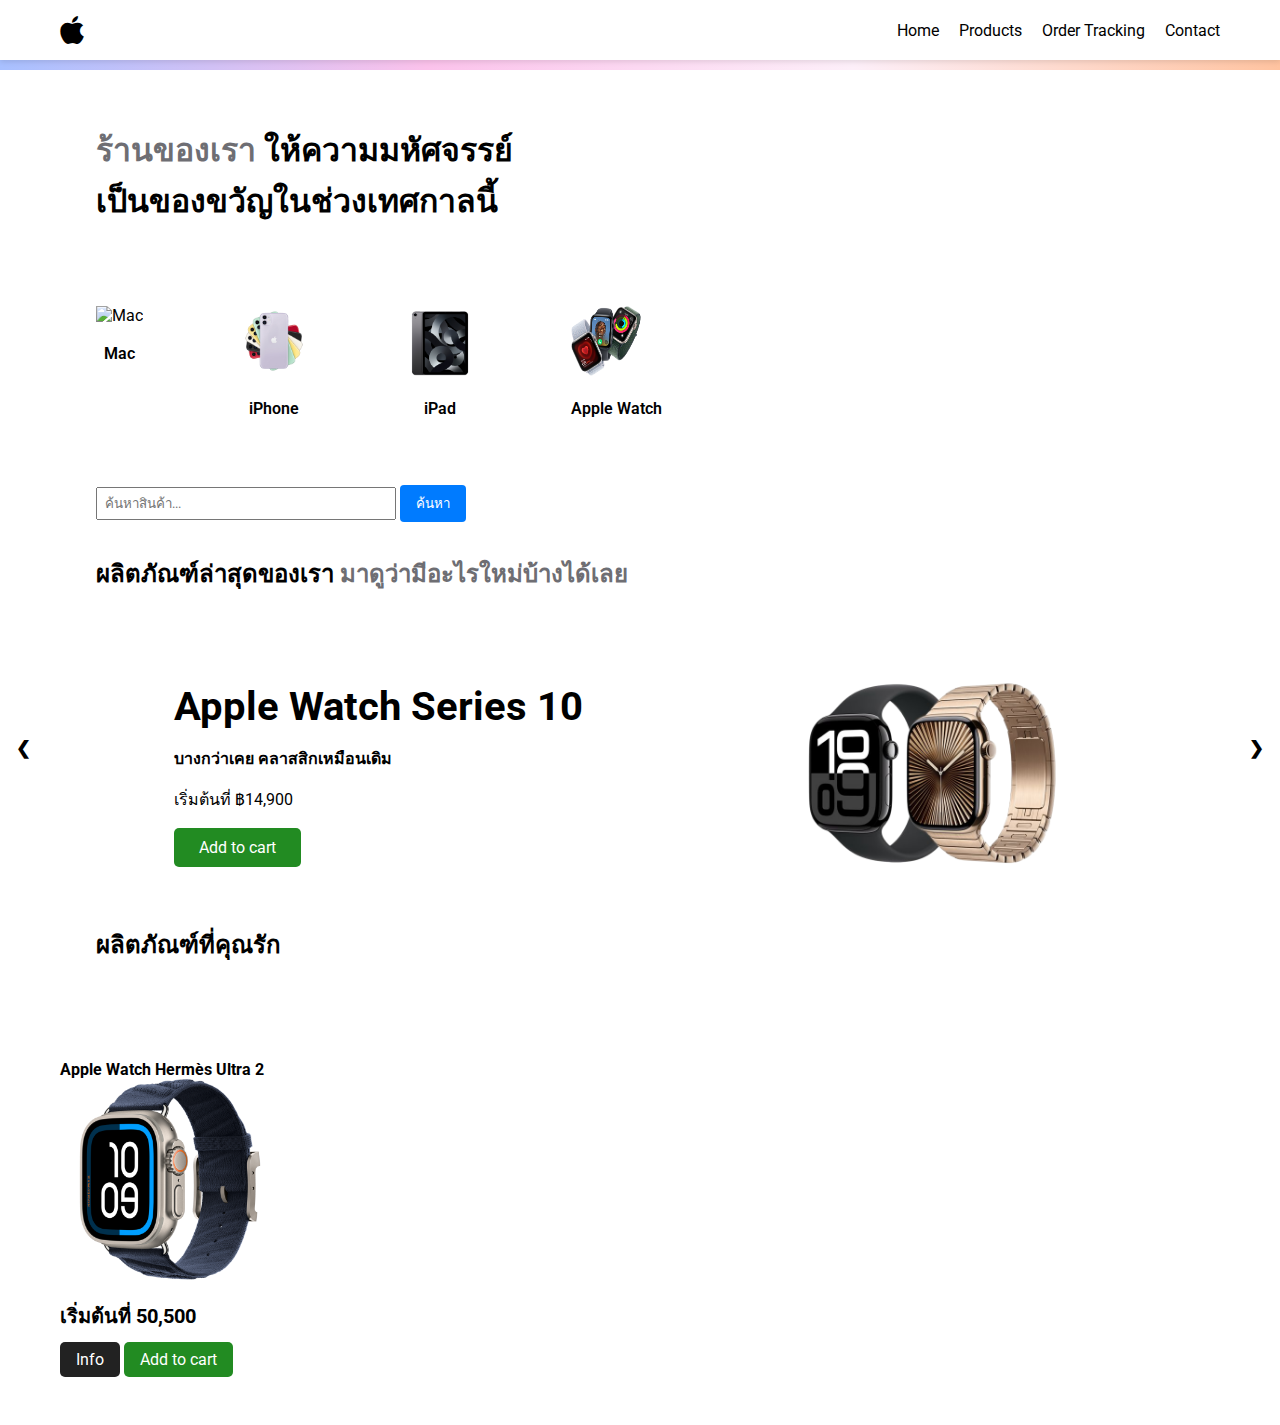
==== Apple-watch/watch.html @ 7b3044e2 "1" ====
<!DOCTYPE html>
<html lang="en">

<head>
    <meta charset="UTF-8">
    <meta name="viewport" content="width=device-width, initial-scale=1.0">
    <title>iPhone</title>
    <link rel="stylesheet" href="/Apple-watch/watch.css">
    <link rel="stylesheet" href="https://cdnjs.cloudflare.com/ajax/libs/font-awesome/6.7.2/css/all.min.css">
</head>

<body>

    <nav>
        <div class="container">
            <div class="nav-con">
                <div class="logo">
                    <i class="fa-brands fa-apple"></i>
                </div>
                <ul>
                    <li><a href="/Home/index.html">Home</a></li>
                    <li><a href="/Product/product.html">Products</a></li>
                    <li><a href="">Order Tracking</a></li>
                    <li><a href="">Contact</a></li>
                </ul>
            </div>
        </div>
    </nav>

    <h1 class="main"><span class="highlight">ร้านของเรา</span> ให้ความมหัศจรรย์ <br>
        เป็นของขวัญในช่วงเทศกาลนี้</h1>
    <div class="img-products">
        <div class="flex-img">
            <div class="product">
                <a href="/Mac/mac.html">
                    <img src="https://help.apple.com/assets/613FDE81C88FF868634BFD43/613FDE85C88FF868634BFD52/en_US/7d204cd60ff1fce24cf6d11f24cd210a.png"
                        alt="Mac">
                    <p>Mac</p>
                </a>
            </div>
            <div class="product">
                <a href="/iPhone/iphone.html">
                    <img src="/img/iphone-.png " alt="iPhone">
                    <p>iPhone</p>
                </a>
            </div>
            <div class="product">
                <a href="/iPad/ipad.html">
                    <img src="/img/ipad-.png" alt="ipad">
                    <p>iPad</p>
                </a>
            </div>
            <div class="product">
                <a href="#">
                    <img src="/img/apple watch.png" alt="apple watch">
                    <p>Apple Watch</p>
                </a>
            </div>
        </div>
    </div>

    <div class="search-box top-epic">
        <input type="text" id="searchInput" placeholder="ค้นหาสินค้า..." />
        <button onclick="searchProducts()">ค้นหา</button>
    </div>

    <h2 class="top-epic">ผลิตภัณฑ์ล่าสุดของเรา
        <span class="highlight">มาดูว่ามีอะไรใหม่บ้างได้เลย</span>
    </h2>


    <div class="banner-slide">
        <section class="banner">
            <div class="banner-wrapper">
                <div class="banner-left">
                    <h1 class="banner-left-title">Apple Watch Series 10</h1>
                    <p class="banner-left-content">
                        บางกว่าเคย คลาสสิกเหมือนเดิม
                    </p>
                    <p>
                        เริ่มต้นที่ ฿14,900
                    </p>
                    <a href="#" class="banner-left-btn">Add to cart</a>
                </div>
                <div class="banner-right">
                    <img src="/img/watch-1.png" alt="">
                </div>
            </div>
            <div class="banner-wrapper">
                <div class="banner-left">
                    <h1 class="banner-left-title">iPad mini 11</h1>
                    <p class="banner-left-content">
                        สร้างมาเพื่อ Apple Intelligence
                    </p>
                    <p>
                        เริ่มต้นที่ 17,900
                    </p>
                    <a href="#" class="banner-left-btn">Add to cart</a>
                </div>
                <div class="banner-right">
                    <img src="/img/ipad-mini.png" alt="" class="ipde-mini">
                </div>
            </div>
            <div class="banner-wrapper">
                <div class="banner-left">
                    <h1 class="banner-left-title">iPhone 16 Pro</h1>
                    <p class="banner-left-content">
                        สร้างมาเพื่อ Apple Intelligence
                    </p>
                    <p>
                        เริ่มต้นที่ ฿39,900
                    </p>
                    <a href="#" class="banner-left-btn">Add to cart</a>
                </div>
                <div class="banner-right">
                    <img src="/img/iPhone_16.png" alt="">
                </div>
            </div>

            <a class="prev" onclick="plusSlides(-1)">&#10094;</a>
            <a class="next" onclick="plusSlides(1)">&#10095;</a>
        </section>
    </div>

    <h2 class="top-epic">
        ผลิตภัณฑ์ที่คุณรัก
    </h2>
    <section class="cars">
        <div class="container">
            <div class="product-grid">
                <div class="all-grid-item">
                    <h4>Apple Watch Hermès Ultra 2</h4>
                    <div class="all-grid-item-img">
                        <img src="/img/watch-hermes-ultra.png" alt="">
                    </div>
                    <div class="all-grid-item-info">
                        <div class="all-grid-item-desc">
                            <span class="all-grid-item-desc-x">x</span>
                            <div class="spec">
                                <p>สายถัก Hermès แบบ En Mer สุดพิเศษที่ออกแบบมาเพื่อกีฬาทางน้ำ และมาพร้อมหน้าปัดนาฬิกา Hermès Regatta</p>
                                <hr>
                            </div>
                            <div class="spec">
                                <p>ที่สุดของนาฬิกาสปอร์ตและการผจญภัย มาพร้อมตัวเรือนไทเทเนียมธรรมชาติ 49 มม. ที่สมบุกสมบัน ทนน้ำได้ที่ระดับ 100 เมตร Footnote § และทนฝุ่นได้ที่ระดับ IP6X Footnote °</p>
                                <hr>
                            </div>
                            <div class="spec">
                                <p>GPS ที่แม่นยำที่สุดบนนาฬิกาสปอร์ต Footnote 1</p>
                                <hr>
                            </div>
                            <div class="spec">
                                <p>ปุ่มแอ็คชั่นที่ปรับแต่งได้ใช้ควบคุมได้หลากหลายฟังก์ชั่น พร้อมตัวนับเวลาถอยหลังที่ได้แรงบันดาลใจจากการแล่นเรือใบ พิเศษเฉพาะรุ่น Hermès Ultra 2 เท่านั้น</p>
                                <hr>
                            </div>
                            <div class="spec">
                                <p>แบตเตอรี่ใช้งานได้นานสูงสุด 36 ชั่วโมง สูงสุด 72 ชั่วโมงเมื่อตั้งค่าประหยัดพลังงาน และสูงสุด 17 ชั่วโมงเมื่อสวมออกกำลังกายในโหมดประหยัดพลังงาน เชิงอรรถ  2</p>
                                <hr>
                            </div>
                        </div>
                        <p class="all-grid-item-price">เริ่มต้นที่ 50,500</p>
                        <a href="javascript:void(0)" class="all-grid-item-btn ">Info</a>
                        <a href="#" class="all-grid-item-buy-btn">Add to cart</a>
                    </div>
                </div>
            </div>
        </div>
        </div>
    </section>

    <script src="/Apple-watch/watch.js"></script>
</body>

</html>
---- Apple-watch/watch.css ----
@import url("https://fonts.googleapis.com/css2?family=Roboto:ital,wght@0,100;0,300;0,400;0,500;0,700;0,900;1,100;1,300;1,400;1,500;1,700;1,900&display=swap");

* {
  box-sizing: border-box;
  margin: 0;
  padding: 0;
  font-family: "Roboto", serif;
  font-style: normal;
}

nav {
  position: relative;
  background-color: rgb(255, 255, 255);
  box-shadow: 0 2px 5px rgba(0, 0, 0, 0.1);
}

.container {
  max-width: 1200px;
  margin: 0 auto;
  padding: 0 20px;
}

.nav-con {
  display: flex;
  justify-content: space-between;
  align-items: center;
  height: 60px;
}

.logo i{
  font-size: 2rem;
}

ul {
  list-style: none;
  display: flex;
  margin: 0;
  padding: 0;
}

ul li {
  margin-left: 20px;
}

ul li a {
  text-decoration: none;
  color: black;
  font-size: 16px;
}

nav::after {
  content: "";
  position: absolute;
  bottom: -10px;
  left: 0;
  width: 100%;
  height: 120px;
  background: linear-gradient(to right, #a8c0ff, #fbc2eb, #fdeff9, #ffc3a0);
  z-index: -1;
}

.main {
  padding: 2rem;
  margin: 2rem 4rem;
}

.flex-img {
  display: flex;
  margin-left: 3rem;
  .product {
    margin: 0 2rem;
    padding: 1rem;
    img {
      width: 70px;
      height: 70px;
    }

    p {
      text-align: center;
      font-weight: 600;
      padding: 1.2rem 0;
    }
    a{
      text-decoration: none;
      color: black;
    }
  }
}

.top-epic {
  margin-top: 2rem;
  margin-left: 6rem;
}

.highlight {
  color: #6e6e73;
}

.search-box input {
  padding: 7px;
  width: 300px;
}
.search-box button:hover {
  background-color: #0e62bd;
}

.search-box button {
  padding: 8px 16px;
    background-color: #007bff;
    color: white;
    border: none;
    border-radius: 4px;
    cursor: pointer;
}


.banner {
  padding: 2rem 0;
  position: relative;
  height: 300px;

  .banner-wrapper {
    display: flex;
    justify-content: space-evenly;
    align-items: center;

    height: 300px;

    .banner-left {
      .banner-left-title {
        font-size: 2.5rem;
      }
      .banner-left-content {
        margin: 1rem 0;
      }
      .banner-left-btn {
        display: inline-flex;
        padding: 10px 25px;
        margin-top: 1rem;
        background-color: forestgreen;
        color: #fff;
        text-decoration: none;
        border-radius: 5px;
      }
    }
    .banner-right {
      img {
        width: 350px;
      }
    }
  }

  .prev,
  .next {
    cursor: pointer;
    position: absolute;
    top: 50%;
    width: auto;
    margin-top: -22px;
    padding: 16px;
    color: rgb(0, 0, 0);
    font-weight: bold;
    font-size: 18px;
    transition: 0.6s ease;
    border-radius: 0 3px 3px 0;
    user-select: none;
  }

  .next {
    right: 0;
    border-radius: 3px 0 0 3px;
  }

  .prev:hover,
  .next:hover {
    background-color: rgba(0, 0, 0, 0.8);
    color: white;
  }
}

.banner-left p:nth-of-type(1) {
  font-weight: bold;
}

.cars {
  padding: 3rem 0;

  .cars-title {
    font-size: 2rem;
  }

  .product-grid {
    margin-top: 3rem;
    display: grid;
    grid-template-columns: repeat(3, 1fr);
    gap: 2rem;

    .all-grid-item {
      .all-grid-item-img {
        img {
          width: 60%;
          cursor: pointer;
        }
      }

      .all-grid-item-price {
        margin-top: 1rem;
        font-weight: bold;
        font-size: 20px;
      }

      .all-grid-item-info {
        .all-grid-item-desc {
          position: fixed;
          top: 50%;
          left: 50%;
          transform: translate(-50%, -50%);
          box-shadow: 0px 0px 10px rgb(0, 0, 0, 0.3);
          background-color: #fff;
          padding: 2rem;
          border-radius: 10px;
          width: 500px;
          display: none;
          transition: all 0.3s ease; /* เพิ่มเอฟเฟกต์ */

          .all-grid-item-desc-x {
            position: absolute;
            top: 10px;
            right: 10px;
            color: #222;
            font-size: 1.2rem;
            cursor: pointer;
          }
        }

        .all-grid-item-btn {
          display: inline-flex;
          padding: 0.5rem 1rem;
          background-color: #222;
          color: #fff;
          text-decoration: none;
          border-radius: 5px;
          margin-top: 10px;
        }

        .all-grid-item-buy-btn {
          display: inline-flex;
          padding: 0.5rem 1rem;
          background-color: forestgreen;
          color: #fff;
          text-decoration: none;
          border-radius: 5px;
          margin-top: 10px;
        }
      }
    }
  }
}

.spec {
  margin-bottom: 20px;
  margin-top: 1.5rem;
}

.spec p {
  font-size: 16px;
}

strong {
  font-size: 18px;
  color: #000;
}
hr {
  border: none;
  border-top: 1px solid #d2d2d7;
  margin: 10px 0;
}

.popup {
    background: white;
    padding: 20px;
    border-radius: 10px;
    width: 80%;
    max-width: 500px;
    position: relative;
    animation: slideIn 0.4s ease-out;
}
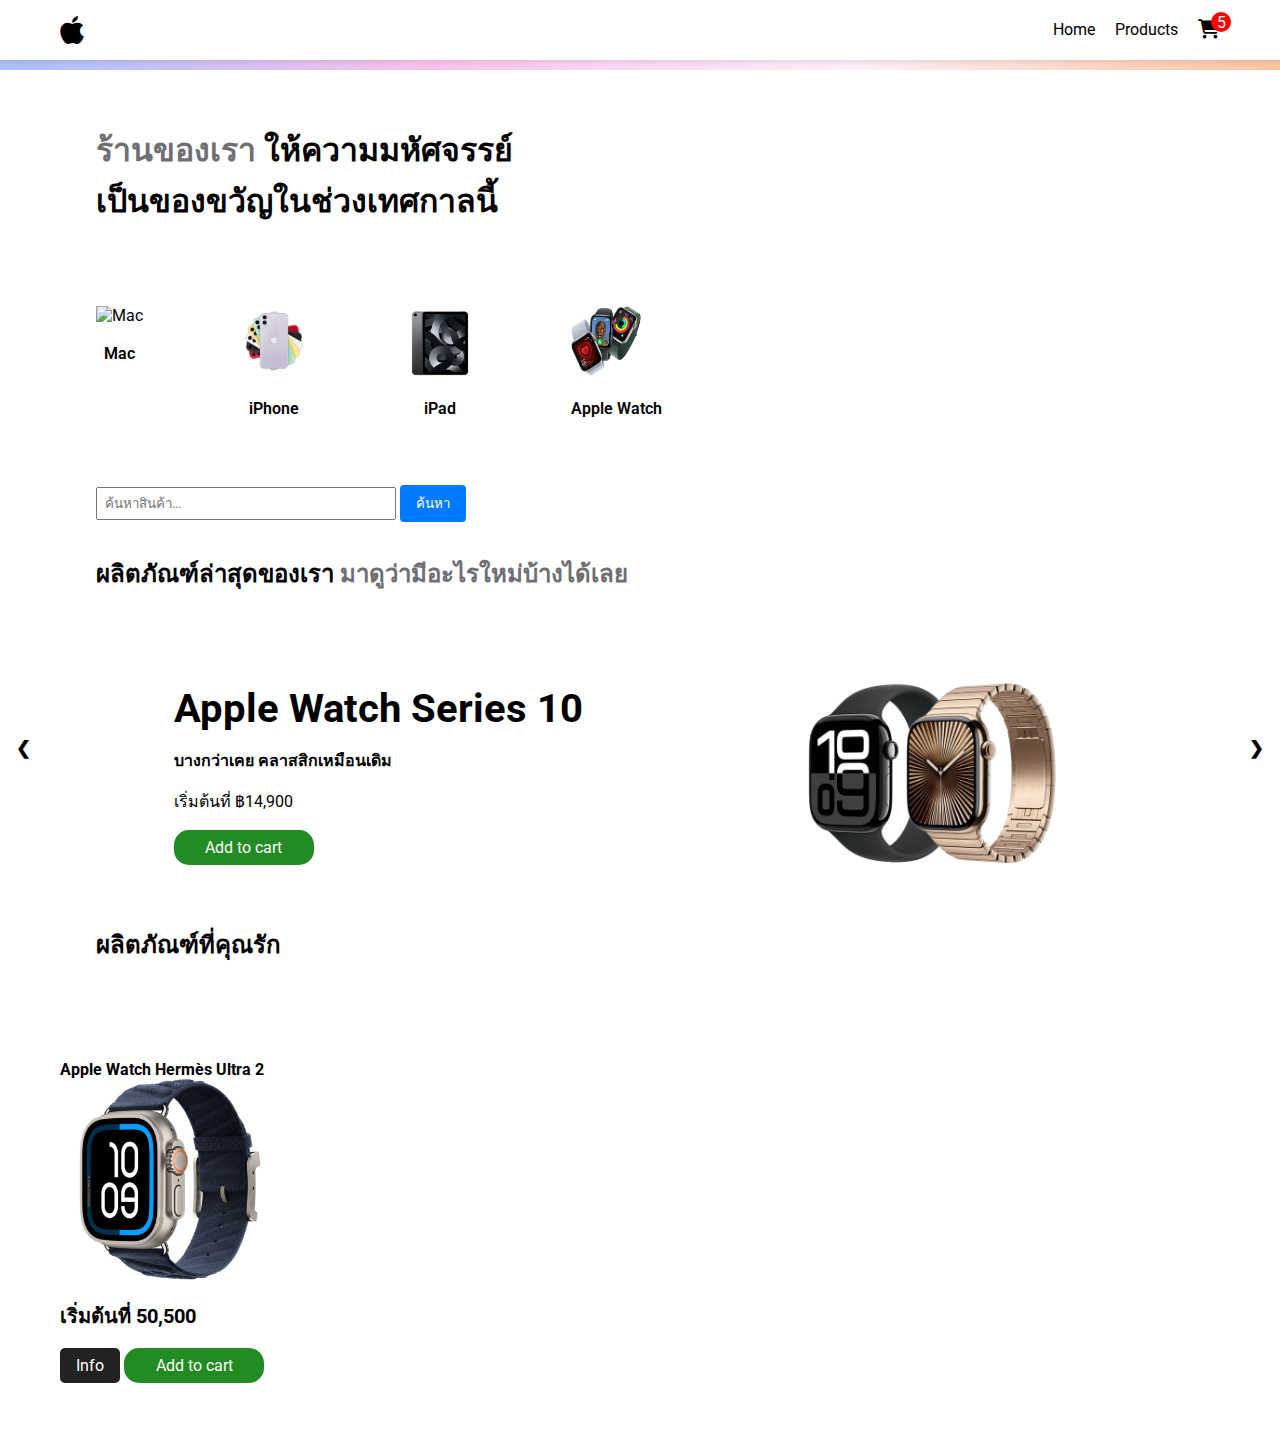
==== commit 7d7b0b71: "'" ====
--- a/Apple-watch/watch.html
+++ b/Apple-watch/watch.html
@@ -4,7 +4,7 @@
 <head>
     <meta charset="UTF-8">
     <meta name="viewport" content="width=device-width, initial-scale=1.0">
-    <title>iPhone</title>
+    <title>Apple Watch</title>
     <link rel="stylesheet" href="/Apple-watch/watch.css">
     <link rel="stylesheet" href="https://cdnjs.cloudflare.com/ajax/libs/font-awesome/6.7.2/css/all.min.css">
 </head>
@@ -20,8 +20,12 @@
                 <ul>
                     <li><a href="/Home/index.html">Home</a></li>
                     <li><a href="/Product/product.html">Products</a></li>
-                    <li><a href="">Order Tracking</a></li>
-                    <li><a href="">Contact</a></li>
+                    <div class="cart">
+                        <li><i class="fas fa-cart-shopping"></i></li>
+                        <div class="cartCount">
+                            5
+                        </div>
+                    </div>
                 </ul>
             </div>
         </div>
@@ -80,7 +84,9 @@
                     <p>
                         เริ่มต้นที่ ฿14,900
                     </p>
-                    <a href="#" class="banner-left-btn">Add to cart</a>
+                    <div class="buy-btn">
+                        <button>Add to cart</button>
+                    </div>
                 </div>
                 <div class="banner-right">
                     <img src="/img/watch-1.png" alt="">
@@ -95,7 +101,9 @@
                     <p>
                         เริ่มต้นที่ 17,900
                     </p>
-                    <a href="#" class="banner-left-btn">Add to cart</a>
+                    <div class="buy-btn">
+                        <button>Add to cart</button>
+                    </div>
                 </div>
                 <div class="banner-right">
                     <img src="/img/ipad-mini.png" alt="" class="ipde-mini">
@@ -110,7 +118,9 @@
                     <p>
                         เริ่มต้นที่ ฿39,900
                     </p>
-                    <a href="#" class="banner-left-btn">Add to cart</a>
+                    <div class="buy-btn">
+                        <button>Add to cart</button>
+                    </div>
                 </div>
                 <div class="banner-right">
                     <img src="/img/iPhone_16.png" alt="">
@@ -158,8 +168,10 @@
                             </div>
                         </div>
                         <p class="all-grid-item-price">เริ่มต้นที่ 50,500</p>
-                        <a href="javascript:void(0)" class="all-grid-item-btn ">Info</a>
-                        <a href="#" class="all-grid-item-buy-btn">Add to cart</a>
+                        <div class="buy-btn">
+                            <a href="javascript:void(0)" class="all-grid-item-btn">Info</a>
+                            <button>Add to cart</button>
+                        </div>
                     </div>
                 </div>
             </div>
--- a/Apple-watch/watch.css
+++ b/Apple-watch/watch.css
@@ -57,6 +57,26 @@
   height: 120px;
   background: linear-gradient(to right, #a8c0ff, #fbc2eb, #fdeff9, #ffc3a0);
   z-index: -1;
+}
+
+.fa-cart-shopping{
+  font-size: 1.2rem;
+}
+.cart{
+  position: relative;
+}
+.cartCount{
+  position: absolute;
+  top: -8px;
+  right: -11px;
+  width: 20px;
+  height: 20px;
+  background-color: red;
+  border-radius: 50%;
+  display: flex;
+  justify-content: center;
+  align-items: center;
+  color: #fff;
 }
 
 .main {
@@ -178,6 +198,25 @@
   }
 }
 
+.buy-btn button {
+  border: none;
+  display: inline-block;
+  text-decoration: none;
+  background-color: forestgreen;
+  padding: 0.5rem;
+  text-align: center;
+  margin-top: 1rem;
+  border-radius: 15px;
+  width: 140px;
+  font-size: 1rem;
+  color: #fff;
+}
+
+.buy-btn button:hover {
+  transform: scale(1.1);
+  background-color: rgb(57, 156, 57);
+}
+
 .banner-left p:nth-of-type(1) {
   font-weight: bold;
 }
